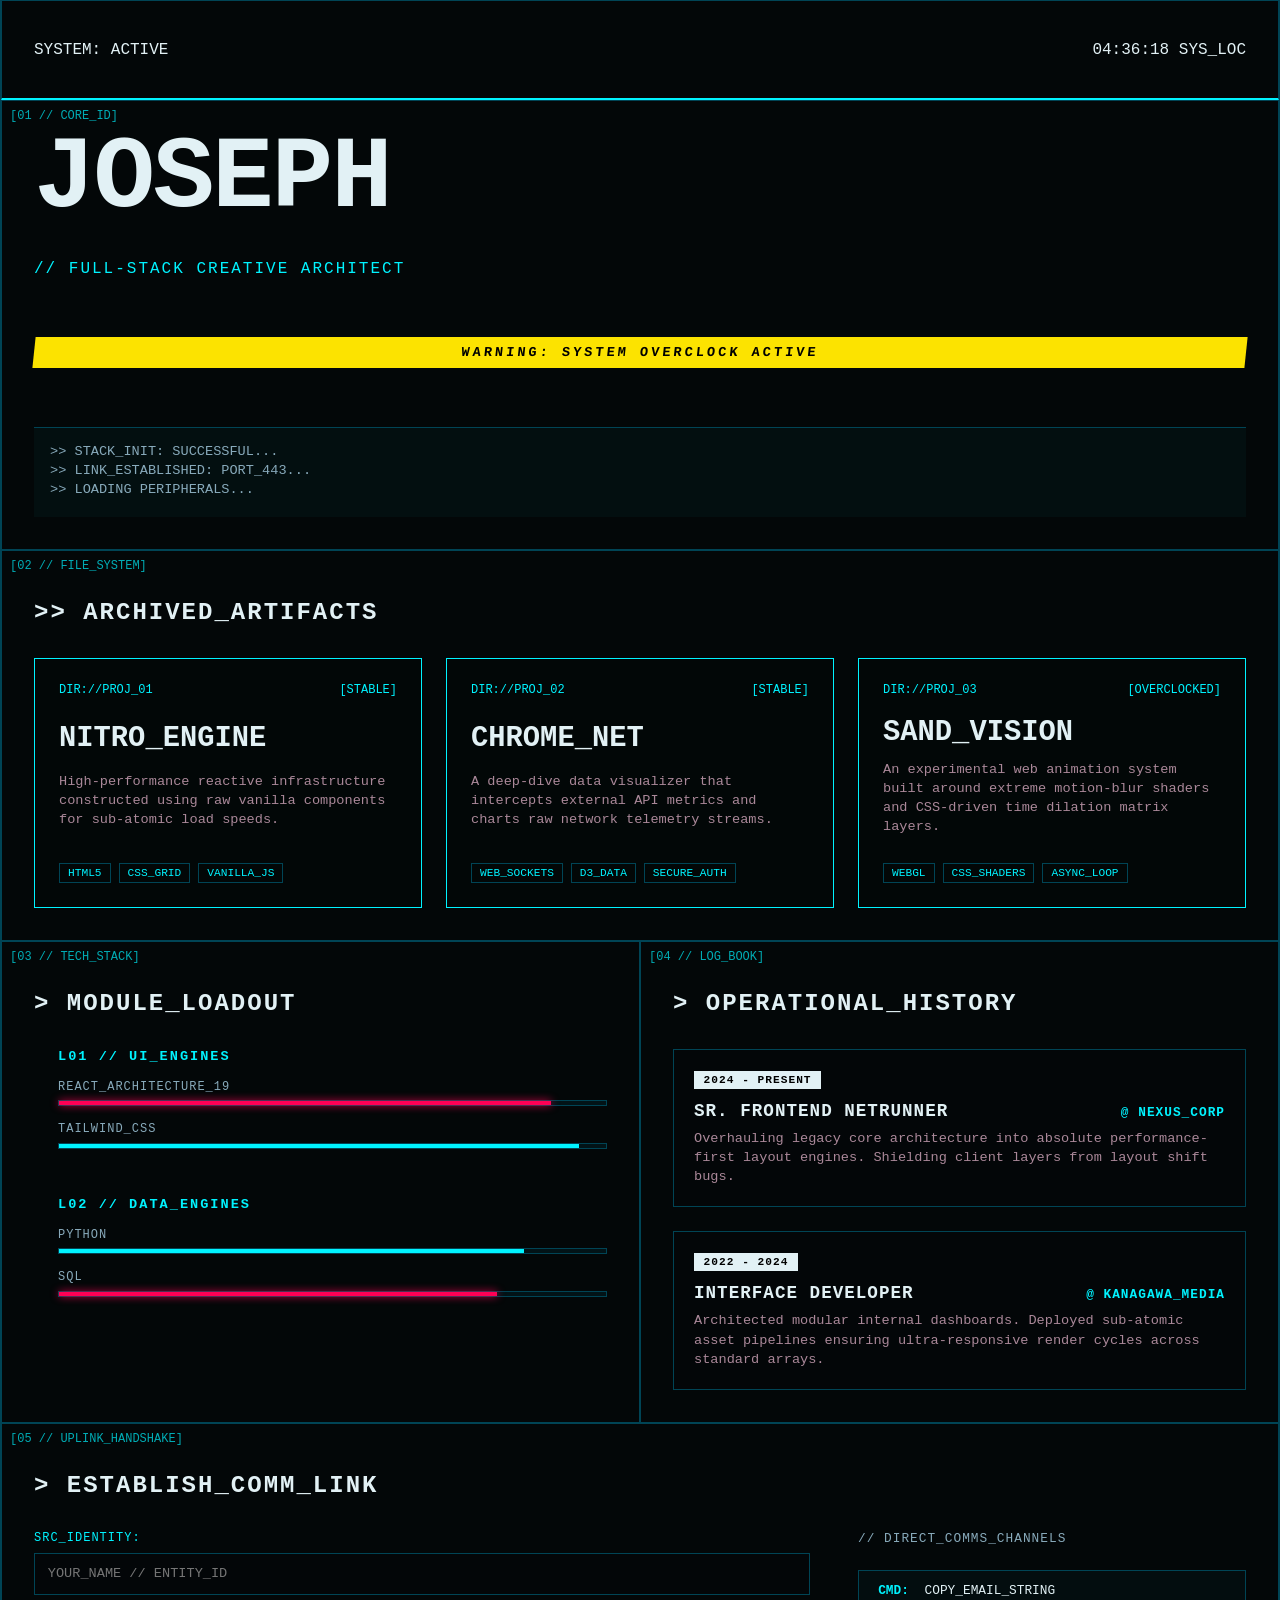
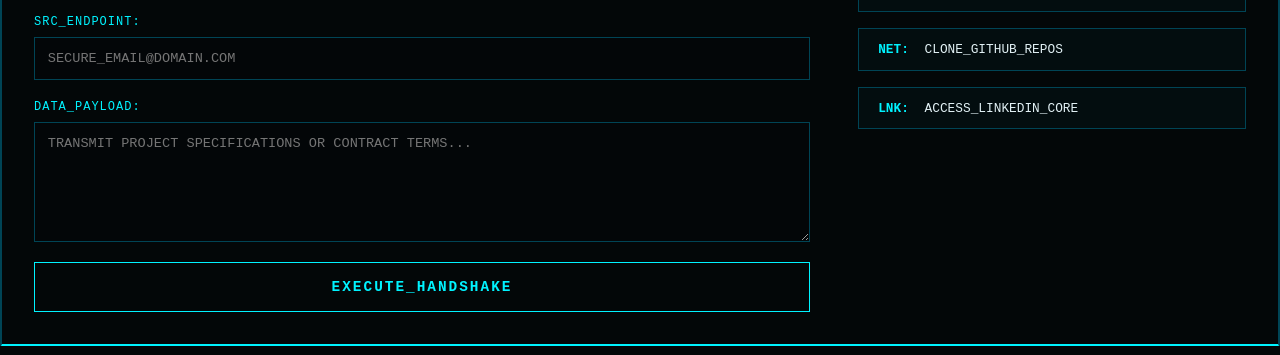
==== index.html @ a3e35137 "Initial commit from GitHub zip archive" ====
<!DOCTYPE html>
<html lang="en">

  <head>
    <meta charset="UTF-8">
    <meta name="viewport" content="width=device-width, initial-scale=1.0">
    <title>CYBERDECK // CORE_OS</title>
    <link rel="stylesheet" href="style.css">
  </head>

  <body>
    <div class="hud-container">
      <!-- Header Bar -->
      <header class="hud-panel cell-header">
        <div class="glitch-text" data-text="SYSTEM: ACTIVE">SYSTEM: ACTIVE</div>
        <div class="header-timestamp" id="hud-clock">00:00:00 SYS_LOC</div>
      </header>

      <!-- Section 1 CORE IDENTITY -->
      <section id="core" class="hud-panel cell-hero">
        <div class="panel-tag">[01 // CORE_ID]</div>
        <h1 class="main-title">JOSEPH</h1>
        <p class="sub-title">// FULL-STACK CREATIVE ARCHITECT</p>

        <!-- EDGERUNNERS STYLE HIGH-CONTRAST ACCENT BANNER -->
        <div class="hazard-banner">
          <span class="banner-text">WARNING: SYSTEM OVERCLOCK ACTIVE</span>
        </div>

        <!-- Interactive Mini Boot Log -->
        <div class="boot-terminal">
          <div class="terminal-line">>> STACK_INIT: SUCCESSFUL...</div>
          <div class="terminal-line">>> LINK_ESTABLISHED: PORT_443...</div>
          <div class="terminal-line" id="dynamic-log">>> LOADING PERIPHERALS...</div>
        </div>
      </section>

      <!-- SECTION 2 PROJECTS -->
      <section id="files" class="hud-panel cell-projects">
        <div class="panel-tag">[02 // FILE_SYSTEM]</div>
        <h2 class="section-title">>> ARCHIVED_ARTIFACTS</h2>
        <div class="project-matrix">
          <!-- PROJECT NODE 1 -->
          <a href="https://github.com/Hermit-commits-code/nitro-engine" class="project-card">
            <div class="project-header">
              <span class="project-id">DIR://PROJ_01</span>
              <span class="project-status">[STABLE]</span>
            </div>
            <h3 class="project-title">NITRO_ENGINE</h3>
            <p class="project-desc">High-performance reactive infrastructure constructed using raw vanilla components
              for sub-atomic
              load speeds.</p>
            <div class="project-tags">
              <span>HTML5</span><span>CSS_GRID</span><span>VANILLA_JS</span>
            </div>
          </a>
          <!-- PROJECT NODE 2 -->
          <a href="#" class="project-card">
            <div class="project-header">
              <span class="project-id">DIR://PROJ_02</span>
              <span class="project-status">[STABLE]</span>
            </div>
            <h3 class="project-title">CHROME_NET</h3>
            <p class="project-desc">A deep-dive data visualizer that intercepts external API metrics and charts raw
              network
              telemetry streams.</p>
            <div class="project-tags">
              <span>WEB_SOCKETS</span><span>D3_DATA</span><span>SECURE_AUTH</span>
            </div>
          </a>
          <!-- PROJECT NODE 3 -->
          <a href="#" class="project-card">
            <div class="project-header">
              <span class="project-id">DIR://PROJ_03</span>
              <span class="project-status">[OVERCLOCKED]</span>
            </div>
            <h3 class="project-title">SAND_VISION</h3>
            <p class="project-desc">An experimental web animation system built around extreme motion-blur shaders and
              CSS-driven
              time dilation matrix layers.</p>
            <div class="project-tags">
              <span>WEBGL</span><span>CSS_SHADERS</span><span>ASYNC_LOOP</span>
            </div>
          </a>
        </div>
      </section>


      <!-- SECTION 3: TECH STACK -->
      <section id="tech" class="hud-panel cell-skills">
        <div class="panel-tag">[03 // TECH_STACK]</div>
        <h2 class="section-title">> MODULE_LOADOUT</h2>

        <div class="skills-grid">
          <div class="skills-category">
            <div class="category-header">L01 // UI_ENGINES</div>

            <div class="skill-row">
              <span class="skill-name">REACT_ARCHITECTURE_19</span>
              <div class="skill-bar">
                <div class="skill-progress overlock" style="width: 90%;"></div>
              </div>
            </div>

            <div class="skill-row">
              <span class="skill-name">TAILWIND_CSS</span>
              <div class="skill-bar">
                <div class="skill-progress" style="width: 95%;"></div>
              </div>
            </div>
          </div>

          <!-- CORE DATA COMPUTATION MATRIX -->
          <div class="skills-category">
            <div class="category-header">L02 // DATA_ENGINES</div>

            <div class="skill-row">
              <span class="skill-name">PYTHON</span>
              <div class="skill-bar">
                <div class="skill-progress" style="width: 85%;"></div>
              </div>
            </div>

            <div class="skill-row">
              <span class="skill-name">SQL</span>
              <div class="skill-bar">
                <div class="skill-progress overlock" style="width: 80%;"></div>
              </div>
            </div>
          </div>
        </div>

      </section>

      <!-- SECTION 4: LOG BOOK (EXPERIENCE) -->
      <section id="logs" class="hud-panel cell-experience">
        <div class="panel-tag">[04 // LOG_BOOK]</div>
        <h2 class="section-title">> OPERATIONAL_HISTORY</h2>

        <div class="timeline-container">

          <!-- TIMELINE ENTRY 1 -->
          <div class="log-entry">
            <div class="log-timestamp">2024 - PRESENT</div>
            <div class="log-meta">
              <h3 class="log-role">SR. FRONTEND NETRUNNER</h3>
              <span class="log-org">@ NEXUS_CORP</span>
            </div>
            <p class="log-summary">Overhauling legacy core architecture into absolute performance-first layout engines.
              Shielding client layers from layout shift bugs.</p>
          </div>

          <!-- TIMELINE ENTRY 2 -->
          <div class="log-entry">
            <div class="log-timestamp">2022 - 2024</div>
            <div class="log-meta">
              <h3 class="log-role">INTERFACE DEVELOPER</h3>
              <span class="log-org">@ KANAGAWA_MEDIA</span>
            </div>
            <p class="log-summary">Architected modular internal dashboards. Deployed sub-atomic asset pipelines ensuring
              ultra-responsive render cycles across standard arrays.</p>
          </div>

        </div>
      </section>

      <!-- SECTION 5: UPLINK (CONTACT) -->
      <footer id="uplink" class="hud-panel cell-contact">
        <div class="panel-tag">[05 // UPLINK_HANDSHAKE]</div>
        <h2 class="section-title">> ESTABLISH_COMM_LINK</h2>

        <div class="uplink-grid">

          <!-- Live Intercept Form -->
          <form class="uplink-form"
            onsubmit="event.preventDefault(); alert('LINK_ESTABLISHED: MESSAGE INJECTED INTO THE STREAM.');">
            <div class="form-row">
              <label class="form-label">SRC_IDENTITY:</label>
              <input type="text" class="form-input" placeholder="YOUR_NAME // ENTITY_ID" required>
            </div>
            <div class="form-row">
              <label class="form-label">SRC_ENDPOINT:</label>
              <input type="email" class="form-input" placeholder="SECURE_EMAIL@DOMAIN.COM" required>
            </div>
            <div class="form-row">
              <label class="form-label">DATA_PAYLOAD:</label>
              <textarea class="form-input form-textarea"
                placeholder="TRANSMIT PROJECT SPECIFICATIONS OR CONTRACT TERMS..." required></textarea>
            </div>
            <button type="submit" class="uplink-btn">EXECUTE_HANDSHAKE</button>
          </form>

          <!-- Command Shortcuts Array -->
          <div class="terminal-shortcuts">
            <div class="shortcut-header">// DIRECT_COMMS_CHANNELS</div>

            <button class="shortcut-node"
              onclick="navigator.clipboard.writeText('your.email@domain.com'); this.innerText='COPIED_TO_CLIPBOARD'; setTimeout(()=>this.innerText='COPY_EMAIL_STRING', 2000)">
              <span class="cmd-token">CMD:</span> COPY_EMAIL_STRING
            </button>

            <a href="#" target="_blank" class="shortcut-node">
              <span class="cmd-token">NET:</span> CLONE_GITHUB_REPOS
            </a>

            <a href="#" target="_blank" class="shortcut-node">
              <span class="cmd-token">LNK:</span> ACCESS_LINKEDIN_CORE
            </a>
          </div>

        </div>
      </footer>
    </div>
    <script src="app.js"></script>
  </body>

</html>
---- style.css ----
:root {
  --bg-deep: #030708;
  /* Deep cyberdeck shadow black */
  --grid-line: #00f3ff;
  /* Tron neon cyan line */
  --grid-dim: #004455;
  /* Dimmed ambient cyan background lines */
  --loud-yellow: #fce300;
  /* Edgerunners hazard acid yellow */
  --loud-magenta: #ff0055;
  /* Edgerunners system alert pink */
  --text-main: #e2f1f5;
  /* High-visibility data white */
  --font-mono: 'JetBrains Mono', 'Fira Code', monospace;
}

* {
  box-sizing: border-box;
  margin: 0;
  padding: 0;
  cursor: crosshair;
  /* Forced cybernetic UI feel */
}

body {
  background-color: var(--bg-deep);
  color: var(--text-main);
  font-family: var(--font-mono);
  overflow-x: hidden;
}

/* Master Cyberdeck Grid Container */
.hud-container {
  display: grid;
  grid-template-columns: repeat(4, 1fr);
  grid-auto-rows: minmax(100px, auto);
  gap: 0px;
  /* Snaps borders together perfectly */
  max-width: 1600px;
  margin: 0 auto;
  border-left: 1px solid var(--grid-dim);
  border-right: 1px solid var(--grid-dim);
}

/* Global Panel Properties */
.hud-panel {
  border: 1px solid var(--grid-dim);
  padding: 2rem;
  background-color: transparent;
  transition: border-color 0.2s ease, background-color 0.2s ease;
  position: relative;
}

/* Hovering sharpens the grid boundaries */
.hud-panel:hover {
  border-color: var(--grid-line);
}

/* Explicit Layout Mapping */
.cell-header {
  grid-column: span 4;
  display: flex;
  justify-content: space-between;
  align-items: center;
  border-bottom: 2px solid var(--grid-line);
  padding: 1rem 2rem;
}

/* Hero Panel Grid Mapping */
.cell-hero {
  grid-column: span 4;
  display: flex;
  flex-direction: column;
  justify-content: space-between;
  min-height: 450px;
}

/* Panel Label Tagging */
.panel-tag {
  position: absolute;
  top: 0.5rem;
  left: 0.5rem;
  font-size: 0.75rem;
  color: var(--grid-line);
  opacity: 0.7;
}

/* Massive Typography Customization */
.identity-block {
  margin-top: 2rem;
}

.main-title {
  font-size: clamp(3rem, 8vw, 6.5rem);
  font-weight: 900;
  /* Fixed typo from 9090 */
  line-height: 0.9;
  letter-spacing: -2px;
  color: var(--text-main);
  text-transform: uppercase;
}

.sub-title {
  font-size: 1rem;
  color: var(--grid-line);
  letter-spacing: 2px;
  margin-top: 0.5rem;
}

/* Edgerunners Style High-Contrast Accent Banner */
.hazard-banner {
  background-color: var(--loud-yellow);
  color: #000000;
  padding: 0.5rem;
  font-weight: 900;
  font-size: 0.85rem;
  letter-spacing: 3px;
  margin: 2rem 0;
  text-align: center;
  transform: skewX(-6deg);
  /* Skew element for high-octane anime energy */
}

/* Boot Terminal Interface */
.boot-terminal {
  background-color: rgba(0, 243, 255, 0.03);
  border-top: 1px solid var(--grid-dim);
  padding: 1rem;
  font-size: 0.85rem;
  color: #88aabb;
}

.terminal-line {
  margin-bottom: 0.25rem;
}

.cell-projects {
  grid-column: span 4;
}

.section-title {
  font-size: 1.5rem;
  font-weight: 900;
  color: var(--text-main);
  letter-spacing: 2px;
  margin-bottom: 2rem;
  margin-top: 1rem;
  text-transform: uppercase;
}

.project-matrix {
  display: grid;
  grid-template-columns: repeat(auto-fit, minmax(300px, 1fr));
  gap: 1.5rem;
}

.project-card {
  border: 1px solid var(--grid-line);
  background-color: rgba(3, 7, 8, .6);
  padding: 1.5rem;
  text-decoration: none;
  display: flex;
  flex-direction: column;
  justify-content: space-between;
  min-height: 250px;
  transition: transform .1s ease;
}

.project-card:hover {
  border-color: var(--loud-magenta);
  background-color: var(--loud-magenta);
}

.project-header {
  display: flex;
  justify-content: space-between;
  font-size: 0.75rem;
  color: var(--grid-line);
  margin-bottom: 1rem;
}

.project-card:hover .project_id,
.project-card:hover .project_status {
  color: var(--bg-deep);
  font-weight: 900;
}

.project-title {
  font-size: 1.8rem;
  font-weight: 900;
  color: var(--text-main);
  text-transform: uppercase;
  margin-bottom: 0.5rem;
}

.project-card:hover .project-title {
  color: #fff;
}

.project-desc {
  font-size: 0.85rem;
  line-height: 1.4;
  color: #aa8899;
  /* Dimmed contrast description text */
  margin-bottom: 1.5rem;
}

.project-card:hover .project-desc {
  color: var(--text-main);
}

/* High Contrast Structural Micro-Tags */
.project-tags {
  display: flex;
  flex-wrap: wrap;
  gap: 0.5rem;
}

.project-tags span {
  font-size: 0.7rem;
  border: 1px solid var(--grid-dim);
  padding: 0.2rem 0.5rem;
  color: var(--grid-line);
}

.project-card:hover .project-tags span {
  border-color: var(--text-main);
  color: var(--text-main);
  background-color: rgba(0, 0, 0, 0.2);
}

.cell-skills {
  grid-column: span 2;
}

/* Internal Category Structuring */
.skills-grid {
  display: flex;
  flex-direction: column;
  gap: 2rem;
}

.skills-category {
  border-left: 2px solid --grid-dim;
  padding-left: 1.5rem;
}

.skills-category:hover {
  border-left-color: var(--grid-line);
}

.category-header {
  font-size: 0.85rem;
  font-weight: 900;
  color: var(--grid-line);
  letter-spacing: 2px;
  margin-bottom: 1rem;
}

/* Individual Diagnostic Rows */
.skill-row {
  margin-bottom: 1rem;
}

.skill-name {
  display: block;
  font-size: 0.75rem;
  color: #88aabb;
  letter-spacing: 1px;
  margin-bottom: 0.4rem;
}

/* Structural Data Performance Bars */
.skill-bar {
  width: 100%;
  height: 6px;
  background-color: rgba(0, 68, 85, 0.2);
  border: 1px solid var(--grid-dim);
  position: relative;
}

.skill-progress {
  height: 100%;
  background-color: var(--grid-line);
}

/* Edgerunners Override Component */
.skill-progress.overlock {
  background-color: var(--loud-magenta);
  box-shadow: 0 0 8px var(--loud-magenta);
}

/* Operational History Panel Configuration */
.cell-experience {
  grid-column: span 2;
  /* Occupies the remaining 2 columns next to Tech Stack */
}

.timeline-container {
  display: flex;
  flex-direction: column;
  gap: 1.5rem;
}

/* Individual Database Entries */
.log-entry {
  border: 1px solid var(--grid-dim);
  padding: 1.25rem;
  background-color: rgba(3, 7, 8, 0.4);
  position: relative;
}

.log-entry:hover {
  border-color: var(--grid-line);
  background-color: rgba(0, 243, 255, 0.02);
}

/* Chronological Indicators */
.log-timestamp {
  font-size: 0.7rem;
  font-weight: 900;
  color: #000000;
  background-color: var(--text-main);
  padding: 0.2rem 0.6rem;
  display: inline-block;
  margin-bottom: 0.75rem;
  letter-spacing: 1px;
}

.log-entry:hover .log-timestamp {
  background-color: var(--loud-yellow);
}

/* Metadata Text Arrays */
.log-meta {
  display: flex;
  justify-content: space-between;
  align-items: baseline;
  flex-wrap: wrap;
  gap: 0.5rem;
  margin-bottom: 0.5rem;
}

.log-role {
  font-size: 1.1rem;
  font-weight: 900;
  color: var(--text-main);
  letter-spacing: 1px;
}

.log-org {
  font-size: 0.8rem;
  font-weight: 900;
  color: var(--grid-line);
  letter-spacing: 1px;
}

.log-summary {
  font-size: 0.85rem;
  line-height: 1.4;
  color: #aa8899;
}

.log-entry:hover .log-summary {
  color: var(--text-main);
}

/* Uplink Handshake Panel Configuration */
.cell-contact {
  grid-column: span 4;
  /* Spans full horizontal canvas area */
  border-bottom: 2px solid var(--grid-line);
}

.uplink-grid {
  display: grid;
  grid-template-columns: 2fr 1fr;
  gap: 3rem;
  margin-top: 1rem;
}

/* Form Matrix Elements */
.uplink-form {
  display: flex;
  flex-direction: column;
  gap: 1.25rem;
}

.form-row {
  display: flex;
  flex-direction: column;
  gap: 0.5rem;
}

.form-label {
  font-size: 0.75rem;
  color: var(--grid-line);
  letter-spacing: 1px;
}

.form-input {
  background-color: rgba(3, 7, 8, 0.8);
  border: 1px solid var(--grid-dim);
  padding: 0.8rem;
  color: var(--text-main);
  font-family: var(--font-mono);
  font-size: 0.85rem;
  outline: none;
  transition: border-color 0.1s ease;
}

/* Blazing Focus Intercept */
.form-input:focus {
  border-color: var(--grid-line);
  background-color: rgba(0, 243, 255, 0.02);
}

.form-textarea {
  min-height: 120px;
  resize: vertical;
}

/* High-Contrast Loud Handshake Button */
.uplink-btn {
  background-color: transparent;
  border: 1px solid var(--grid-line);
  color: var(--grid-line);
  font-family: var(--font-mono);
  font-weight: 900;
  padding: 1rem;
  font-size: 0.9rem;
  letter-spacing: 2px;
  text-align: center;
  text-transform: uppercase;
  transition: all 0.1s ease;
}

.uplink-btn:hover {
  background-color: var(--grid-line);
  color: #000000;
}

/* Interactive Direct Shortcut Panel */
.terminal-shortcuts {
  display: flex;
  flex-direction: column;
  gap: 1rem;
}

.shortcut-header {
  font-size: 0.8rem;
  color: #88aabb;
  letter-spacing: 1px;
  margin-bottom: 0.5rem;
}

.shortcut-node {
  background-color: rgba(0, 68, 85, 0.1);
  border: 1px solid var(--grid-dim);
  padding: 0.8rem 1.2rem;
  color: var(--text-main);
  text-decoration: none;
  font-size: 0.8rem;
  text-align: left;
  font-family: var(--font-mono);
  display: block;
  transition: all 0.1s ease;
}

.shortcut-node:hover {
  border-color: var(--loud-yellow);
  color: var(--loud-yellow);
}

.cmd-token {
  color: var(--grid-line);
  font-weight: 900;
  margin-right: 0.5rem;
}

.shortcut-node:hover .cmd-token {
  color: var(--loud-yellow);
}

/* Responsive Structural Fallbacks for Mobile Layout Viewports */
@media (max-width: 900px) {
  .hud-container {
    grid-template-columns: 1fr;
  }

  .cell-hero,
  .cell-projects,
  .cell-skills,
  .cell-experience,
  .cell-contact {
    grid-column: span 1;
  }

  .uplink-grid {
    grid-template-columns: 1fr;
    gap: 2rem;
  }
}

/* ==========================================================================
   CYBERDECK RESPONSIVE INTERFACE GRID SYSTEM
   ========================================================================== */

/* --- BREAKPOINT 1: TABLET MAPPING (Screens up to 1024px wide) --- */
@media (max-width: 1024px) {
  .hud-container {
    grid-template-columns: repeat(2, 1fr);
    /* Collapse from 4 columns to 2 */
  }

  .cell-header,
  .cell-hero,
  .cell-projects,
  .cell-contact {
    grid-column: span 2;
    /* Span full width of the new 2-column grid */
  }

  .cell-skills,
  .cell-experience {
    grid-column: span 1;
    /* Side-by-side split stays balanced on tablet layouts */
  }

  .uplink-grid {
    grid-template-columns: 1fr;
    /* Stack the contact form and shortcuts vertically */
    gap: 2rem;
  }
}

/* --- BREAKPOINT 2: MOBILE PHONES (Screens up to 640px wide) --- */
@media (max-width: 640px) {
  .hud-container {
    grid-template-columns: 1fr;
    /* Pure single column stack */
  }

  .cell-header,
  .cell-hero,
  .cell-projects,
  .cell-skills,
  .cell-experience,
  .cell-contact {
    grid-column: span 1;
    /* Force every block to occupy its own row */
  }

  .project-matrix {
    grid-template-columns: 1fr;
    /* Stack individual project cards vertically */
  }

  .cell-header {
    flex-direction: column;
    /* Stack top title and live clock vertically */
    align-items: flex-start;
    gap: 0.5rem;
  }

  .main-title {
    font-size: 2.8rem;
    /* Scale down title slightly so it never clips edges */
  }
}
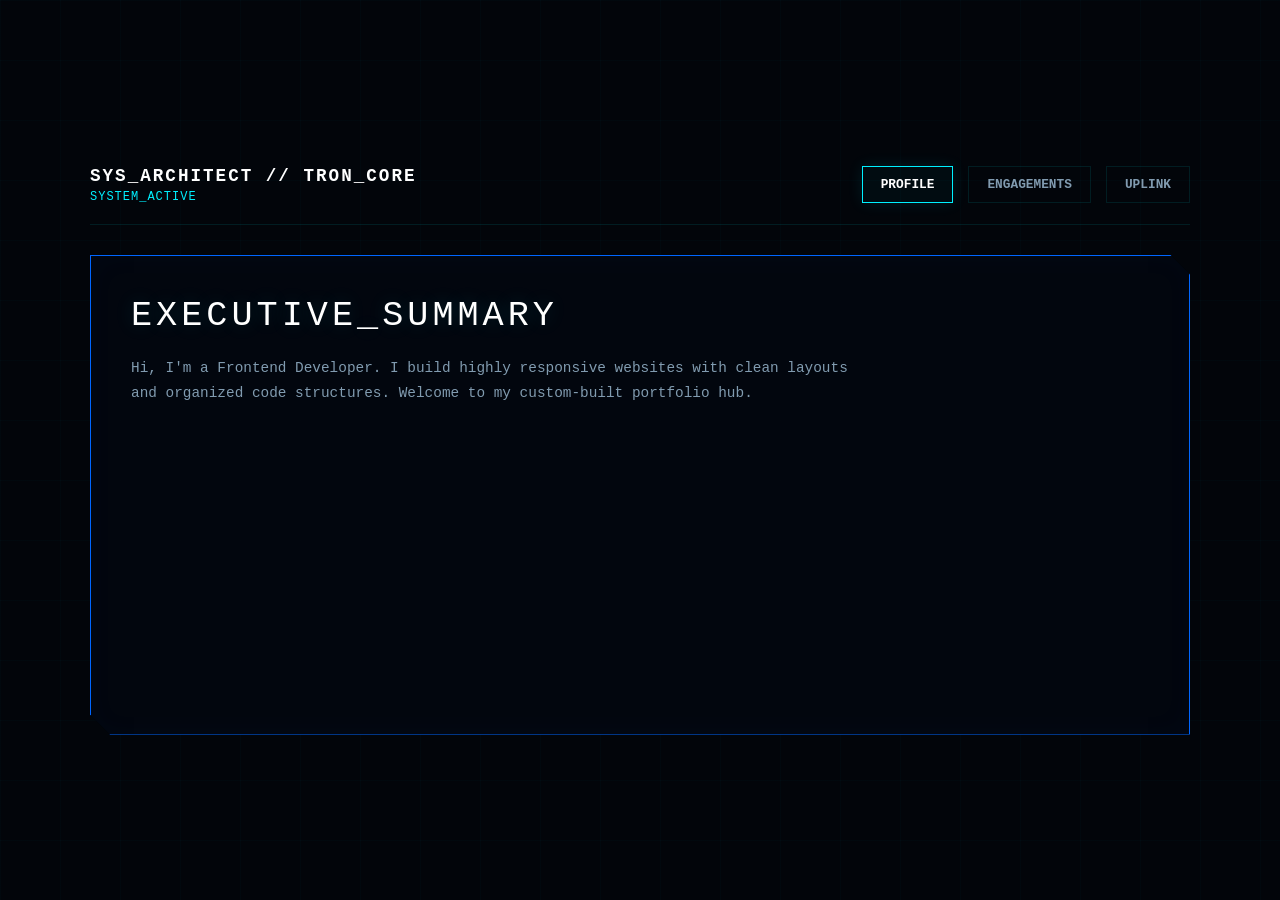
==== commit 39691534: "updated the portfolio with vanilla html,css,js" ====
--- a/index.html
+++ b/index.html
@@ -4,214 +4,42 @@
   <head>
     <meta charset="UTF-8">
     <meta name="viewport" content="width=device-width, initial-scale=1.0">
-    <title>CYBERDECK // CORE_OS</title>
+    <title>Systems Architect // Portfolio</title>
     <link rel="stylesheet" href="style.css">
   </head>
 
   <body>
-    <div class="hud-container">
-      <!-- Header Bar -->
-      <header class="hud-panel cell-header">
-        <div class="glitch-text" data-text="SYSTEM: ACTIVE">SYSTEM: ACTIVE</div>
-        <div class="header-timestamp" id="hud-clock">00:00:00 SYS_LOC</div>
+
+    <!-- CSS Structural Vector Grid Layer -->
+    <div class="vector-grid-overlay"></div>
+
+    <!-- Main Viewport Interface Box -->
+    <div class="app-viewport">
+
+      <!-- Navigation Header Block -->
+      <header class="app-header">
+        <div class="brand-signature">
+          <span class="system-id">SYS_ARCHITECT // TRON_CORE</span>
+          <span class="status-indicator">SYSTEM_ACTIVE</span>
+        </div>
+
+        <nav class="app-nav">
+          <button class="nav-link active" data-tab="profile" onclick="switchTab(this)">PROFILE</button>
+          <button class="nav-link" data-tab="projects" onclick="switchTab(this)">ENGAGEMENTS</button>
+          <button class="nav-link" data-tab="contact" onclick="switchTab(this)">UPLINK</button>
+        </nav>
       </header>
 
-      <!-- Section 1 CORE IDENTITY -->
-      <section id="core" class="hud-panel cell-hero">
-        <div class="panel-tag">[01 // CORE_ID]</div>
-        <h1 class="main-title">JOSEPH</h1>
-        <p class="sub-title">// FULL-STACK CREATIVE ARCHITECT</p>
+      <!-- Main Display Deck Area -->
+      <main class="display-deck">
+        <!-- Dynamic Modular Workspace Target -->
+        <div id="deck-content" class="content-wrapper">
+          <!-- JavaScript will instantly inject content here -->
+        </div>
+      </main>
+    </div>
 
-        <!-- EDGERUNNERS STYLE HIGH-CONTRAST ACCENT BANNER -->
-        <div class="hazard-banner">
-          <span class="banner-text">WARNING: SYSTEM OVERCLOCK ACTIVE</span>
-        </div>
-
-        <!-- Interactive Mini Boot Log -->
-        <div class="boot-terminal">
-          <div class="terminal-line">>> STACK_INIT: SUCCESSFUL...</div>
-          <div class="terminal-line">>> LINK_ESTABLISHED: PORT_443...</div>
-          <div class="terminal-line" id="dynamic-log">>> LOADING PERIPHERALS...</div>
-        </div>
-      </section>
-
-      <!-- SECTION 2 PROJECTS -->
-      <section id="files" class="hud-panel cell-projects">
-        <div class="panel-tag">[02 // FILE_SYSTEM]</div>
-        <h2 class="section-title">>> ARCHIVED_ARTIFACTS</h2>
-        <div class="project-matrix">
-          <!-- PROJECT NODE 1 -->
-          <a href="https://github.com/Hermit-commits-code/nitro-engine" class="project-card">
-            <div class="project-header">
-              <span class="project-id">DIR://PROJ_01</span>
-              <span class="project-status">[STABLE]</span>
-            </div>
-            <h3 class="project-title">NITRO_ENGINE</h3>
-            <p class="project-desc">High-performance reactive infrastructure constructed using raw vanilla components
-              for sub-atomic
-              load speeds.</p>
-            <div class="project-tags">
-              <span>HTML5</span><span>CSS_GRID</span><span>VANILLA_JS</span>
-            </div>
-          </a>
-          <!-- PROJECT NODE 2 -->
-          <a href="#" class="project-card">
-            <div class="project-header">
-              <span class="project-id">DIR://PROJ_02</span>
-              <span class="project-status">[STABLE]</span>
-            </div>
-            <h3 class="project-title">CHROME_NET</h3>
-            <p class="project-desc">A deep-dive data visualizer that intercepts external API metrics and charts raw
-              network
-              telemetry streams.</p>
-            <div class="project-tags">
-              <span>WEB_SOCKETS</span><span>D3_DATA</span><span>SECURE_AUTH</span>
-            </div>
-          </a>
-          <!-- PROJECT NODE 3 -->
-          <a href="#" class="project-card">
-            <div class="project-header">
-              <span class="project-id">DIR://PROJ_03</span>
-              <span class="project-status">[OVERCLOCKED]</span>
-            </div>
-            <h3 class="project-title">SAND_VISION</h3>
-            <p class="project-desc">An experimental web animation system built around extreme motion-blur shaders and
-              CSS-driven
-              time dilation matrix layers.</p>
-            <div class="project-tags">
-              <span>WEBGL</span><span>CSS_SHADERS</span><span>ASYNC_LOOP</span>
-            </div>
-          </a>
-        </div>
-      </section>
-
-
-      <!-- SECTION 3: TECH STACK -->
-      <section id="tech" class="hud-panel cell-skills">
-        <div class="panel-tag">[03 // TECH_STACK]</div>
-        <h2 class="section-title">> MODULE_LOADOUT</h2>
-
-        <div class="skills-grid">
-          <div class="skills-category">
-            <div class="category-header">L01 // UI_ENGINES</div>
-
-            <div class="skill-row">
-              <span class="skill-name">REACT_ARCHITECTURE_19</span>
-              <div class="skill-bar">
-                <div class="skill-progress overlock" style="width: 90%;"></div>
-              </div>
-            </div>
-
-            <div class="skill-row">
-              <span class="skill-name">TAILWIND_CSS</span>
-              <div class="skill-bar">
-                <div class="skill-progress" style="width: 95%;"></div>
-              </div>
-            </div>
-          </div>
-
-          <!-- CORE DATA COMPUTATION MATRIX -->
-          <div class="skills-category">
-            <div class="category-header">L02 // DATA_ENGINES</div>
-
-            <div class="skill-row">
-              <span class="skill-name">PYTHON</span>
-              <div class="skill-bar">
-                <div class="skill-progress" style="width: 85%;"></div>
-              </div>
-            </div>
-
-            <div class="skill-row">
-              <span class="skill-name">SQL</span>
-              <div class="skill-bar">
-                <div class="skill-progress overlock" style="width: 80%;"></div>
-              </div>
-            </div>
-          </div>
-        </div>
-
-      </section>
-
-      <!-- SECTION 4: LOG BOOK (EXPERIENCE) -->
-      <section id="logs" class="hud-panel cell-experience">
-        <div class="panel-tag">[04 // LOG_BOOK]</div>
-        <h2 class="section-title">> OPERATIONAL_HISTORY</h2>
-
-        <div class="timeline-container">
-
-          <!-- TIMELINE ENTRY 1 -->
-          <div class="log-entry">
-            <div class="log-timestamp">2024 - PRESENT</div>
-            <div class="log-meta">
-              <h3 class="log-role">SR. FRONTEND NETRUNNER</h3>
-              <span class="log-org">@ NEXUS_CORP</span>
-            </div>
-            <p class="log-summary">Overhauling legacy core architecture into absolute performance-first layout engines.
-              Shielding client layers from layout shift bugs.</p>
-          </div>
-
-          <!-- TIMELINE ENTRY 2 -->
-          <div class="log-entry">
-            <div class="log-timestamp">2022 - 2024</div>
-            <div class="log-meta">
-              <h3 class="log-role">INTERFACE DEVELOPER</h3>
-              <span class="log-org">@ KANAGAWA_MEDIA</span>
-            </div>
-            <p class="log-summary">Architected modular internal dashboards. Deployed sub-atomic asset pipelines ensuring
-              ultra-responsive render cycles across standard arrays.</p>
-          </div>
-
-        </div>
-      </section>
-
-      <!-- SECTION 5: UPLINK (CONTACT) -->
-      <footer id="uplink" class="hud-panel cell-contact">
-        <div class="panel-tag">[05 // UPLINK_HANDSHAKE]</div>
-        <h2 class="section-title">> ESTABLISH_COMM_LINK</h2>
-
-        <div class="uplink-grid">
-
-          <!-- Live Intercept Form -->
-          <form class="uplink-form"
-            onsubmit="event.preventDefault(); alert('LINK_ESTABLISHED: MESSAGE INJECTED INTO THE STREAM.');">
-            <div class="form-row">
-              <label class="form-label">SRC_IDENTITY:</label>
-              <input type="text" class="form-input" placeholder="YOUR_NAME // ENTITY_ID" required>
-            </div>
-            <div class="form-row">
-              <label class="form-label">SRC_ENDPOINT:</label>
-              <input type="email" class="form-input" placeholder="SECURE_EMAIL@DOMAIN.COM" required>
-            </div>
-            <div class="form-row">
-              <label class="form-label">DATA_PAYLOAD:</label>
-              <textarea class="form-input form-textarea"
-                placeholder="TRANSMIT PROJECT SPECIFICATIONS OR CONTRACT TERMS..." required></textarea>
-            </div>
-            <button type="submit" class="uplink-btn">EXECUTE_HANDSHAKE</button>
-          </form>
-
-          <!-- Command Shortcuts Array -->
-          <div class="terminal-shortcuts">
-            <div class="shortcut-header">// DIRECT_COMMS_CHANNELS</div>
-
-            <button class="shortcut-node"
-              onclick="navigator.clipboard.writeText('your.email@domain.com'); this.innerText='COPIED_TO_CLIPBOARD'; setTimeout(()=>this.innerText='COPY_EMAIL_STRING', 2000)">
-              <span class="cmd-token">CMD:</span> COPY_EMAIL_STRING
-            </button>
-
-            <a href="#" target="_blank" class="shortcut-node">
-              <span class="cmd-token">NET:</span> CLONE_GITHUB_REPOS
-            </a>
-
-            <a href="#" target="_blank" class="shortcut-node">
-              <span class="cmd-token">LNK:</span> ACCESS_LINKEDIN_CORE
-            </a>
-          </div>
-
-        </div>
-      </footer>
-    </div>
-    <script src="app.js"></script>
+    <script src="engine.js"></script>
   </body>
 
 </html>
--- a/style.css
+++ b/style.css
@@ -1,570 +1,253 @@
+/* --- DESIGN SYSTEM VARIABLE TOKENS --- */
 :root {
-  --bg-deep: #030708;
-  /* Deep cyberdeck shadow black */
-  --grid-line: #00f3ff;
-  /* Tron neon cyan line */
-  --grid-dim: #004455;
-  /* Dimmed ambient cyan background lines */
-  --loud-yellow: #fce300;
-  /* Edgerunners hazard acid yellow */
-  --loud-magenta: #ff0055;
-  /* Edgerunners system alert pink */
-  --text-main: #e2f1f5;
-  /* High-visibility data white */
-  --font-mono: 'JetBrains Mono', 'Fira Code', monospace;
-}
-
+  --bg-void: #02050a;
+  --tron-cyan: #00f0ff;
+  --tron-dark-cyan: rgba(0, 240, 255, 0.1);
+  --tron-blue: #0066ff;
+  --text-primary: #ffffff;
+  --text-muted: #819bb0;
+  --font-mono: 'Courier New', Courier, monospace;
+}
+
+/* --- DOCUMENT RESET & BASE FOUNDATIONS --- */
 * {
   box-sizing: border-box;
   margin: 0;
   padding: 0;
-  cursor: crosshair;
-  /* Forced cybernetic UI feel */
 }
 
 body {
-  background-color: var(--bg-deep);
-  color: var(--text-main);
+  background-color: var(--bg-void);
+  color: var(--text-primary);
   font-family: var(--font-mono);
+  min-height: 100vh;
+  display: flex;
+  justify-content: center;
+  align-items: center;
   overflow-x: hidden;
-}
-
-/* Master Cyberdeck Grid Container */
-.hud-container {
-  display: grid;
-  grid-template-columns: repeat(4, 1fr);
-  grid-auto-rows: minmax(100px, auto);
-  gap: 0px;
-  /* Snaps borders together perfectly */
-  max-width: 1600px;
-  margin: 0 auto;
-  border-left: 1px solid var(--grid-dim);
-  border-right: 1px solid var(--grid-dim);
-}
-
-/* Global Panel Properties */
-.hud-panel {
-  border: 1px solid var(--grid-dim);
-  padding: 2rem;
-  background-color: transparent;
-  transition: border-color 0.2s ease, background-color 0.2s ease;
+  padding: 20px;
+}
+
+/* --- THE REFINED RESPONSIBLY ENGINEERED TRON VECTOR GRID --- */
+.vector-grid-overlay {
+  position: fixed;
+  top: 0;
+  left: 0;
+  width: 100vw;
+  height: 100vh;
+  background-image:
+    linear-gradient(to right, rgba(0, 240, 255, 0.02) 1px, transparent 1px),
+    linear-gradient(to bottom, rgba(0, 240, 255, 0.02) 1px, transparent 1px);
+  background-size: 60px 60px;
+  z-index: 1;
+  pointer-events: none;
+}
+
+/* --- SCREEN ARCHITECTURE HUD WRAPPER --- */
+.app-viewport {
   position: relative;
-}
-
-/* Hovering sharpens the grid boundaries */
-.hud-panel:hover {
-  border-color: var(--grid-line);
-}
-
-/* Explicit Layout Mapping */
-.cell-header {
-  grid-column: span 4;
-  display: flex;
+  z-index: 10;
+  width: 100%;
+  max-width: 1100px;
+  display: flex;
+  flex-direction: column;
+  gap: 30px;
+}
+
+/* --- RESPONSIVE PREMIUM HEADER & NAVIGATION --- */
+.app-header {
+  display: flex;
+  flex-direction: row;
   justify-content: space-between;
   align-items: center;
-  border-bottom: 2px solid var(--grid-line);
-  padding: 1rem 2rem;
-}
-
-/* Hero Panel Grid Mapping */
-.cell-hero {
-  grid-column: span 4;
+  flex-wrap: wrap;
+  gap: 20px;
+  border-bottom: 1px solid var(--tron-dark-cyan);
+  padding-bottom: 20px;
+}
+
+.brand-signature {
   display: flex;
   flex-direction: column;
-  justify-content: space-between;
-  min-height: 450px;
-}
-
-/* Panel Label Tagging */
-.panel-tag {
+  gap: 4px;
+}
+
+.system-id {
+  font-size: 1.1rem;
+  font-weight: bold;
+  letter-spacing: 2px;
+}
+
+.status-indicator {
+  font-size: 0.75rem;
+  color: var(--tron-cyan);
+  letter-spacing: 1px;
+}
+
+.app-nav {
+  display: flex;
+  gap: 15px;
+  flex-wrap: wrap;
+}
+
+.nav-link {
+  background: transparent;
+  border: 1px solid var(--tron-dark-cyan);
+  color: var(--text-muted);
+  font-family: inherit;
+  font-size: 0.8rem;
+  font-weight: bold;
+  padding: 10px 18px;
+  cursor: pointer;
+  transition: all 0.25s ease;
+}
+
+.nav-link:hover,
+.nav-link.active {
+  color: var(--text-primary);
+  border-color: var(--tron-cyan);
+  background: rgba(0, 240, 255, 0.03);
+  box-shadow: 0 0 15px rgba(0, 240, 255, 0.1);
+}
+
+/* --- MAIN INTERFACE DISPLAY DECK CONTAINER --- */
+.display-deck {
+  position: relative;
+  background: rgba(3, 7, 15, 0.9);
+  border: 1px solid var(--tron-blue);
+  padding: 40px;
+  min-height: 480px;
+  clip-path: polygon(0 0, calc(100% - 20px) 0, 100% 20px, 100% 100%, 20px 100%, 0 calc(100% - 20px));
+  box-shadow: 0 20px 50px rgba(0, 0, 0, 0.6), inset 0 0 30px rgba(0, 102, 255, 0.03);
+}
+
+.content-wrapper {
+  animation: fadeInView 0.3s ease-out;
+}
+
+@keyframes fadeInView {
+  from {
+    opacity: 0;
+  }
+
+  to {
+    opacity: 1;
+  }
+}
+
+.content-title {
+  font-size: 2.2rem;
+  font-weight: 300;
+  letter-spacing: 4px;
+  margin-bottom: 20px;
+  text-shadow: 0 0 20px rgba(0, 240, 255, 0.15);
+}
+
+.summary-text {
+  font-size: 0.9rem;
+  color: var(--text-muted);
+  line-height: 1.8;
+  max-width: 750px;
+  margin-bottom: 40px;
+}
+
+/* --- RESPONSIBLY ADAPTIVE GRID SYSTEMS MAPPING --- */
+.matrix-grid {
+  display: grid;
+  grid-template-columns: repeat(auto-fit, minmax(280px, 1fr));
+  gap: 20px;
+}
+
+.matrix-card {
+  position: relative;
+  border: 1px solid rgba(0, 102, 255, 0.15);
+  background: rgba(2, 4, 8, 0.5);
+  padding: 25px;
+}
+
+.card-border-glow {
   position: absolute;
-  top: 0.5rem;
-  left: 0.5rem;
-  font-size: 0.75rem;
-  color: var(--grid-line);
-  opacity: 0.7;
-}
-
-/* Massive Typography Customization */
-.identity-block {
-  margin-top: 2rem;
-}
-
-.main-title {
-  font-size: clamp(3rem, 8vw, 6.5rem);
-  font-weight: 900;
-  /* Fixed typo from 9090 */
-  line-height: 0.9;
-  letter-spacing: -2px;
-  color: var(--text-main);
-  text-transform: uppercase;
-}
-
-.sub-title {
+  top: 0;
+  left: 0;
+  width: 2px;
+  height: 100%;
+  background: var(--tron-blue);
+}
+
+.matrix-card h3 {
   font-size: 1rem;
-  color: var(--grid-line);
-  letter-spacing: 2px;
-  margin-top: 0.5rem;
-}
-
-/* Edgerunners Style High-Contrast Accent Banner */
-.hazard-banner {
-  background-color: var(--loud-yellow);
-  color: #000000;
-  padding: 0.5rem;
-  font-weight: 900;
-  font-size: 0.85rem;
-  letter-spacing: 3px;
-  margin: 2rem 0;
-  text-align: center;
-  transform: skewX(-6deg);
-  /* Skew element for high-octane anime energy */
-}
-
-/* Boot Terminal Interface */
-.boot-terminal {
-  background-color: rgba(0, 243, 255, 0.03);
-  border-top: 1px solid var(--grid-dim);
-  padding: 1rem;
-  font-size: 0.85rem;
-  color: #88aabb;
-}
-
-.terminal-line {
-  margin-bottom: 0.25rem;
-}
-
-.cell-projects {
-  grid-column: span 4;
-}
-
-.section-title {
-  font-size: 1.5rem;
-  font-weight: 900;
-  color: var(--text-main);
-  letter-spacing: 2px;
-  margin-bottom: 2rem;
-  margin-top: 1rem;
-  text-transform: uppercase;
-}
-
-.project-matrix {
-  display: grid;
-  grid-template-columns: repeat(auto-fit, minmax(300px, 1fr));
-  gap: 1.5rem;
-}
-
-.project-card {
-  border: 1px solid var(--grid-line);
-  background-color: rgba(3, 7, 8, .6);
-  padding: 1.5rem;
-  text-decoration: none;
-  display: flex;
-  flex-direction: column;
-  justify-content: space-between;
-  min-height: 250px;
-  transition: transform .1s ease;
-}
-
-.project-card:hover {
-  border-color: var(--loud-magenta);
-  background-color: var(--loud-magenta);
-}
-
-.project-header {
-  display: flex;
-  justify-content: space-between;
-  font-size: 0.75rem;
-  color: var(--grid-line);
-  margin-bottom: 1rem;
-}
-
-.project-card:hover .project_id,
-.project-card:hover .project_status {
-  color: var(--bg-deep);
-  font-weight: 900;
-}
-
-.project-title {
-  font-size: 1.8rem;
-  font-weight: 900;
-  color: var(--text-main);
-  text-transform: uppercase;
-  margin-bottom: 0.5rem;
-}
-
-.project-card:hover .project-title {
+  letter-spacing: 1px;
+  margin-bottom: 10px;
+  color: var(--tron-cyan);
+}
+
+.matrix-card p {
+  font-size: 0.8rem;
+  color: var(--text-muted);
+  line-height: 1.6;
+  margin-bottom: 15px;
+}
+
+/* --- LIVE WIDGET INPUTS & BUTTONS --- */
+.tron-input {
+  background: rgba(2, 4, 8, 0.8);
+  border: 1px solid var(--tron-dark-cyan);
+  padding: 12px;
   color: #fff;
-}
-
-.project-desc {
-  font-size: 0.85rem;
-  line-height: 1.4;
-  color: #aa8899;
-  /* Dimmed contrast description text */
-  margin-bottom: 1.5rem;
-}
-
-.project-card:hover .project-desc {
-  color: var(--text-main);
-}
-
-/* High Contrast Structural Micro-Tags */
-.project-tags {
-  display: flex;
-  flex-wrap: wrap;
-  gap: 0.5rem;
-}
-
-.project-tags span {
-  font-size: 0.7rem;
-  border: 1px solid var(--grid-dim);
-  padding: 0.2rem 0.5rem;
-  color: var(--grid-line);
-}
-
-.project-card:hover .project-tags span {
-  border-color: var(--text-main);
-  color: var(--text-main);
-  background-color: rgba(0, 0, 0, 0.2);
-}
-
-.cell-skills {
-  grid-column: span 2;
-}
-
-/* Internal Category Structuring */
-.skills-grid {
-  display: flex;
-  flex-direction: column;
-  gap: 2rem;
-}
-
-.skills-category {
-  border-left: 2px solid --grid-dim;
-  padding-left: 1.5rem;
-}
-
-.skills-category:hover {
-  border-left-color: var(--grid-line);
-}
-
-.category-header {
-  font-size: 0.85rem;
-  font-weight: 900;
-  color: var(--grid-line);
-  letter-spacing: 2px;
-  margin-bottom: 1rem;
-}
-
-/* Individual Diagnostic Rows */
-.skill-row {
-  margin-bottom: 1rem;
-}
-
-.skill-name {
-  display: block;
-  font-size: 0.75rem;
-  color: #88aabb;
-  letter-spacing: 1px;
-  margin-bottom: 0.4rem;
-}
-
-/* Structural Data Performance Bars */
-.skill-bar {
+  font-family: inherit;
+  font-size: 0.8rem;
+  outline: none;
   width: 100%;
-  height: 6px;
-  background-color: rgba(0, 68, 85, 0.2);
-  border: 1px solid var(--grid-dim);
-  position: relative;
-}
-
-.skill-progress {
-  height: 100%;
-  background-color: var(--grid-line);
-}
-
-/* Edgerunners Override Component */
-.skill-progress.overlock {
-  background-color: var(--loud-magenta);
-  box-shadow: 0 0 8px var(--loud-magenta);
-}
-
-/* Operational History Panel Configuration */
-.cell-experience {
-  grid-column: span 2;
-  /* Occupies the remaining 2 columns next to Tech Stack */
-}
-
-.timeline-container {
-  display: flex;
-  flex-direction: column;
-  gap: 1.5rem;
-}
-
-/* Individual Database Entries */
-.log-entry {
-  border: 1px solid var(--grid-dim);
-  padding: 1.25rem;
-  background-color: rgba(3, 7, 8, 0.4);
-  position: relative;
-}
-
-.log-entry:hover {
-  border-color: var(--grid-line);
-  background-color: rgba(0, 243, 255, 0.02);
-}
-
-/* Chronological Indicators */
-.log-timestamp {
-  font-size: 0.7rem;
-  font-weight: 900;
-  color: #000000;
-  background-color: var(--text-main);
-  padding: 0.2rem 0.6rem;
-  display: inline-block;
-  margin-bottom: 0.75rem;
-  letter-spacing: 1px;
-}
-
-.log-entry:hover .log-timestamp {
-  background-color: var(--loud-yellow);
-}
-
-/* Metadata Text Arrays */
-.log-meta {
-  display: flex;
-  justify-content: space-between;
-  align-items: baseline;
-  flex-wrap: wrap;
-  gap: 0.5rem;
-  margin-bottom: 0.5rem;
-}
-
-.log-role {
-  font-size: 1.1rem;
-  font-weight: 900;
-  color: var(--text-main);
-  letter-spacing: 1px;
-}
-
-.log-org {
-  font-size: 0.8rem;
-  font-weight: 900;
-  color: var(--grid-line);
-  letter-spacing: 1px;
-}
-
-.log-summary {
-  font-size: 0.85rem;
-  line-height: 1.4;
-  color: #aa8899;
-}
-
-.log-entry:hover .log-summary {
-  color: var(--text-main);
-}
-
-/* Uplink Handshake Panel Configuration */
-.cell-contact {
-  grid-column: span 4;
-  /* Spans full horizontal canvas area */
-  border-bottom: 2px solid var(--grid-line);
-}
-
-.uplink-grid {
-  display: grid;
-  grid-template-columns: 2fr 1fr;
-  gap: 3rem;
-  margin-top: 1rem;
-}
-
-/* Form Matrix Elements */
-.uplink-form {
-  display: flex;
-  flex-direction: column;
-  gap: 1.25rem;
-}
-
-.form-row {
-  display: flex;
-  flex-direction: column;
-  gap: 0.5rem;
-}
-
-.form-label {
-  font-size: 0.75rem;
-  color: var(--grid-line);
-  letter-spacing: 1px;
-}
-
-.form-input {
-  background-color: rgba(3, 7, 8, 0.8);
-  border: 1px solid var(--grid-dim);
-  padding: 0.8rem;
-  color: var(--text-main);
-  font-family: var(--font-mono);
-  font-size: 0.85rem;
-  outline: none;
-  transition: border-color 0.1s ease;
-}
-
-/* Blazing Focus Intercept */
-.form-input:focus {
-  border-color: var(--grid-line);
-  background-color: rgba(0, 243, 255, 0.02);
-}
-
-.form-textarea {
-  min-height: 120px;
-  resize: vertical;
-}
-
-/* High-Contrast Loud Handshake Button */
-.uplink-btn {
-  background-color: transparent;
-  border: 1px solid var(--grid-line);
-  color: var(--grid-line);
-  font-family: var(--font-mono);
-  font-weight: 900;
-  padding: 1rem;
-  font-size: 0.9rem;
-  letter-spacing: 2px;
-  text-align: center;
-  text-transform: uppercase;
-  transition: all 0.1s ease;
-}
-
-.uplink-btn:hover {
-  background-color: var(--grid-line);
-  color: #000000;
-}
-
-/* Interactive Direct Shortcut Panel */
-.terminal-shortcuts {
-  display: flex;
-  flex-direction: column;
-  gap: 1rem;
-}
-
-.shortcut-header {
-  font-size: 0.8rem;
-  color: #88aabb;
-  letter-spacing: 1px;
-  margin-bottom: 0.5rem;
-}
-
-.shortcut-node {
-  background-color: rgba(0, 68, 85, 0.1);
-  border: 1px solid var(--grid-dim);
-  padding: 0.8rem 1.2rem;
-  color: var(--text-main);
-  text-decoration: none;
-  font-size: 0.8rem;
-  text-align: left;
-  font-family: var(--font-mono);
-  display: block;
-  transition: all 0.1s ease;
-}
-
-.shortcut-node:hover {
-  border-color: var(--loud-yellow);
-  color: var(--loud-yellow);
-}
-
-.cmd-token {
-  color: var(--grid-line);
-  font-weight: 900;
-  margin-right: 0.5rem;
-}
-
-.shortcut-node:hover .cmd-token {
-  color: var(--loud-yellow);
-}
-
-/* Responsive Structural Fallbacks for Mobile Layout Viewports */
-@media (max-width: 900px) {
-  .hud-container {
-    grid-template-columns: 1fr;
-  }
-
-  .cell-hero,
-  .cell-projects,
-  .cell-skills,
-  .cell-experience,
-  .cell-contact {
-    grid-column: span 1;
-  }
-
-  .uplink-grid {
-    grid-template-columns: 1fr;
-    gap: 2rem;
-  }
-}
-
-/* ==========================================================================
-   CYBERDECK RESPONSIVE INTERFACE GRID SYSTEM
-   ========================================================================== */
-
-/* --- BREAKPOINT 1: TABLET MAPPING (Screens up to 1024px wide) --- */
-@media (max-width: 1024px) {
-  .hud-container {
-    grid-template-columns: repeat(2, 1fr);
-    /* Collapse from 4 columns to 2 */
-  }
-
-  .cell-header,
-  .cell-hero,
-  .cell-projects,
-  .cell-contact {
-    grid-column: span 2;
-    /* Span full width of the new 2-column grid */
-  }
-
-  .cell-skills,
-  .cell-experience {
-    grid-column: span 1;
-    /* Side-by-side split stays balanced on tablet layouts */
-  }
-
-  .uplink-grid {
-    grid-template-columns: 1fr;
-    /* Stack the contact form and shortcuts vertically */
-    gap: 2rem;
-  }
-}
-
-/* --- BREAKPOINT 2: MOBILE PHONES (Screens up to 640px wide) --- */
-@media (max-width: 640px) {
-  .hud-container {
-    grid-template-columns: 1fr;
-    /* Pure single column stack */
-  }
-
-  .cell-header,
-  .cell-hero,
-  .cell-projects,
-  .cell-skills,
-  .cell-experience,
-  .cell-contact {
-    grid-column: span 1;
-    /* Force every block to occupy its own row */
-  }
-
-  .project-matrix {
-    grid-template-columns: 1fr;
-    /* Stack individual project cards vertically */
-  }
-
-  .cell-header {
+  margin-bottom: 10px;
+}
+
+.tron-input:focus {
+  border-color: var(--tron-cyan);
+}
+
+.tron-btn {
+  background: transparent;
+  border: 1px solid var(--tron-cyan);
+  color: var(--tron-cyan);
+  padding: 10px 20px;
+  font-family: inherit;
+  font-weight: bold;
+  cursor: pointer;
+  font-size: 0.8rem;
+}
+
+.tron-btn:hover {
+  background: rgba(0, 240, 255, 0.1);
+}
+
+.binary-output {
+  margin-top: 10px;
+  background: #000;
+  padding: 10px;
+  border: 1px dashed var(--tron-cyan);
+  font-size: 0.8rem;
+  color: #39ff14;
+  /* Matrix Green */
+  word-break: break-all;
+  min-height: 35px;
+}
+
+/* --- RESPONSIVE MEDIA TUNING CONFIGURATIONS --- */
+@media (max-width: 768px) {
+  body {
+    padding: 15px;
+  }
+
+  .app-header {
     flex-direction: column;
-    /* Stack top title and live clock vertically */
     align-items: flex-start;
-    gap: 0.5rem;
-  }
-
-  .main-title {
-    font-size: 2.8rem;
-    /* Scale down title slightly so it never clips edges */
-  }
-}
+  }
+
+  .display-deck {
+    padding: 25px;
+  }
+
+  .content-title {
+    font-size: 1.7rem;
+  }
+}
